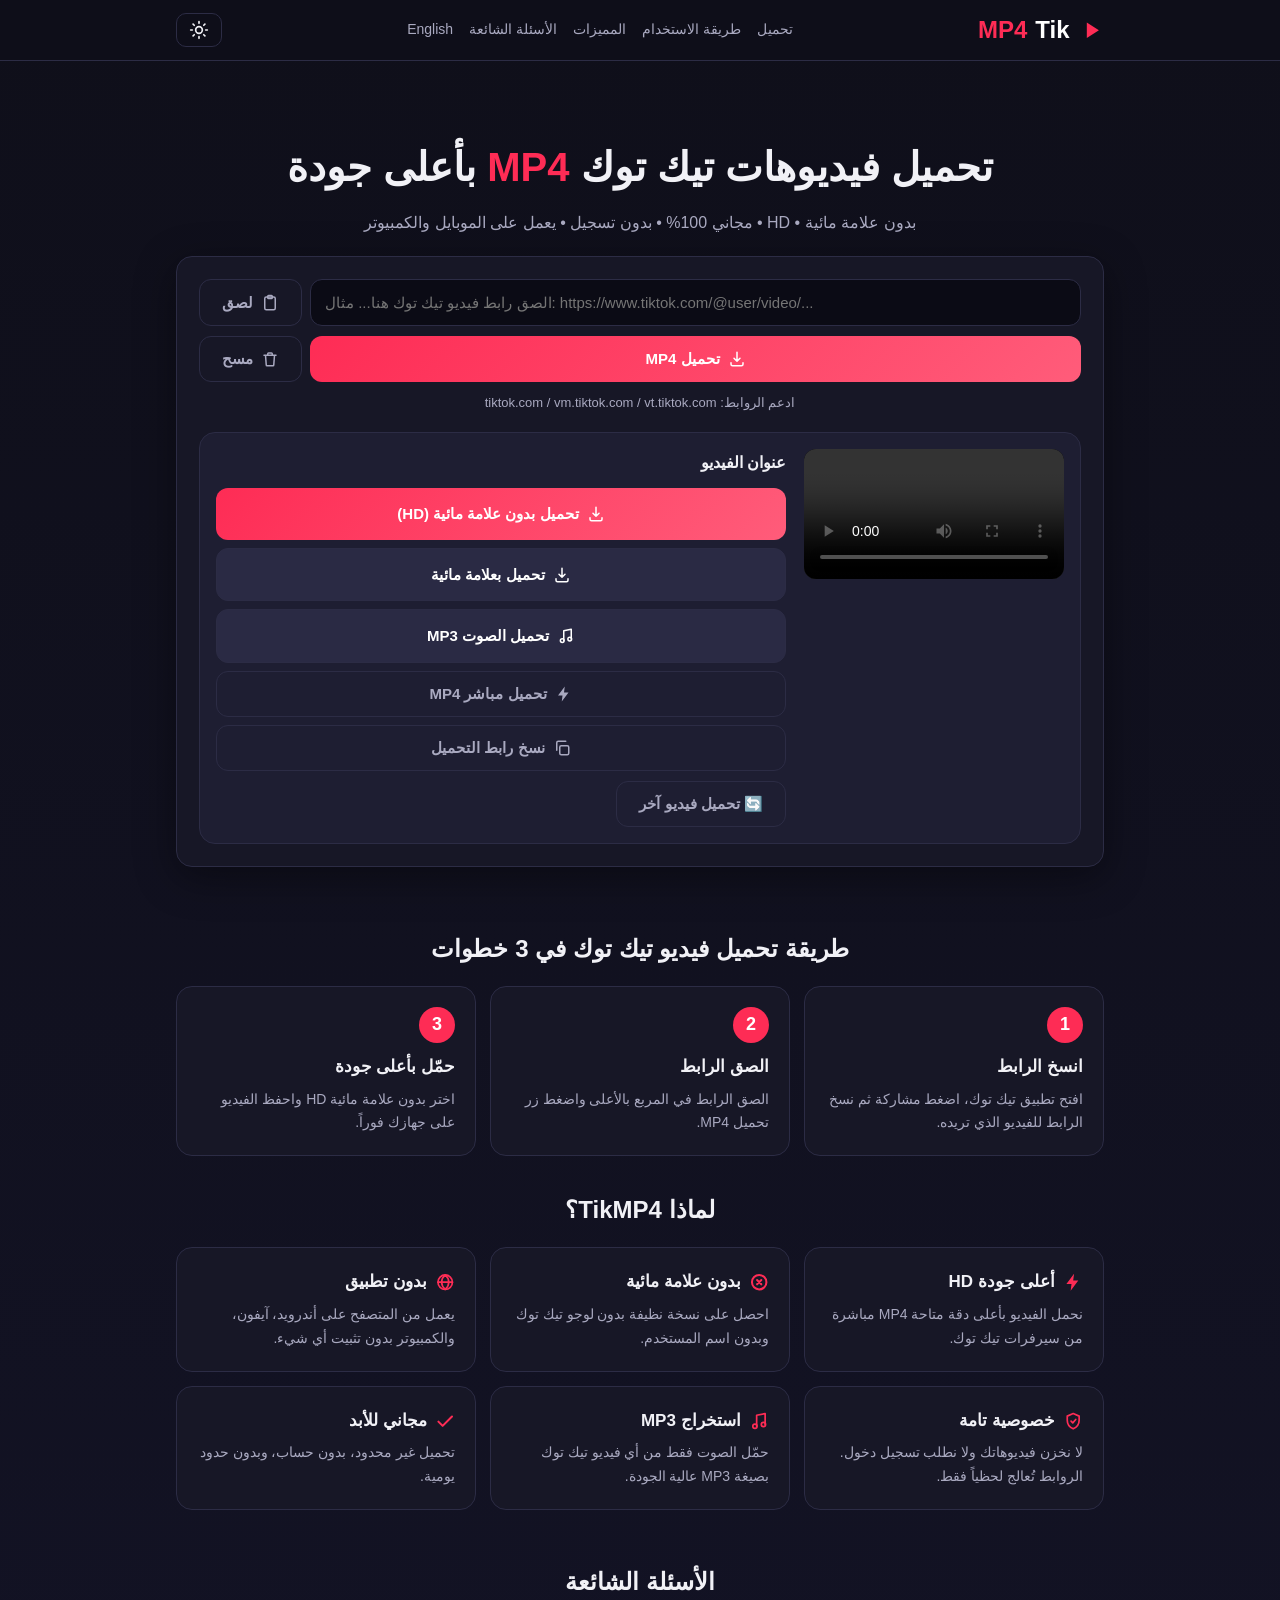
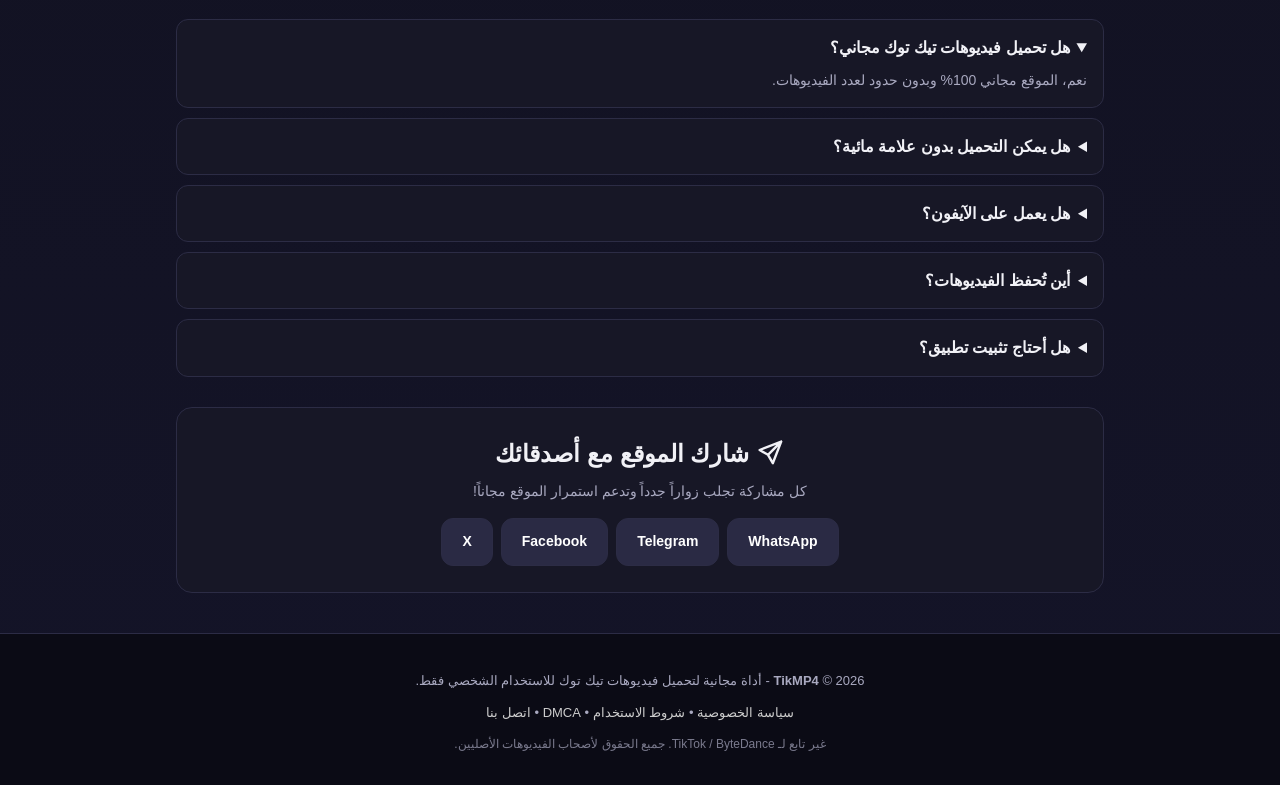
==== index.html @ a7cbd01c "Custom SVG icons, copy-link button, PWA support" ====
<!DOCTYPE html>
<html lang="ar" dir="rtl">
<head>
<meta charset="UTF-8">
<meta name="viewport" content="width=device-width, initial-scale=1.0">
<title>TikMP4 | تحميل فيديوهات تيك توك MP4 بأعلى جودة بدون علامة مائية</title>
<meta name="description" content="حمّل فيديوهات تيك توك بصيغة MP4 بأعلى جودة HD بدون علامة مائية. مجاني، سريع، بدون تسجيل، يعمل على الهاتف والكمبيوتر.">
<meta name="keywords" content="تحميل تيك توك, tiktok downloader, تحميل فيديو تيك توك mp4, بدون علامة مائية, tik tok mp4">
<meta name="robots" content="index, follow">
<meta property="og:title" content="TikMP4 - تحميل فيديوهات تيك توك MP4">
<meta property="og:description" content="حمّل أي فيديو تيك توك MP4 بأعلى جودة بدون علامة مائية مجاناً.">
<meta property="og:type" content="website">
<meta property="og:url" content="https://beraniahmed29-rgb.github.io/tikmp4/">
<meta property="og:image" content="https://beraniahmed29-rgb.github.io/tikmp4/social-preview.png">
<meta property="og:image:width" content="1200">
<meta property="og:image:height" content="630">
<meta name="twitter:card" content="summary_large_image">
<meta name="twitter:image" content="https://beraniahmed29-rgb.github.io/tikmp4/social-preview.png">
<script type="application/ld+json">
{"@context":"https://schema.org","@type":"WebApplication","name":"TikMP4","url":"https://beraniahmed29-rgb.github.io/tikmp4/","applicationCategory":"MultimediaApplication","operatingSystem":"Any","offers":{"@type":"Offer","price":"0","priceCurrency":"USD"},"description":"تحميل فيديوهات تيك توك MP4 بأعلى جودة بدون علامة مائية، مجاني وبدون تسجيل."}
</script>
<link rel="icon" type="image/svg+xml" href="favicon.svg">
<link rel="manifest" href="manifest.json">
<link rel="alternate" hreflang="ar" href="https://beraniahmed29-rgb.github.io/tikmp4/">
<link rel="alternate" hreflang="en" href="https://beraniahmed29-rgb.github.io/tikmp4/en.html">
<meta name="theme-color" content="#0f0f1a">
<link rel="stylesheet" href="style.css">
<!-- 
  ============================================
  ADSTERRA - Social Bar / Popunder
  الصق كود Social Bar أو Popunder الخاص بك من:
  https://beta.publishers.adsterra.com/websites
  داخل ملف ads.js (ADSTERRA_CONFIG.socialBar / popunder)
  ============================================
-->
</head>
<body>

<header class="header">
  <div class="container header-inner">
    <a href="index.html" class="logo"><svg class="ic logo-ic" aria-hidden="true"><use href="icons.svg?v=1#i-play"></use></svg>Tik<span>MP4</span></a>
    <nav class="nav">
      <a href="#downloader">تحميل</a>
      <a href="#how">طريقة الاستخدام</a>
      <a href="#features">المميزات</a>
      <a href="#faq">الأسئلة الشائعة</a>
      <a href="en.html">English</a>
    </nav>
    <button id="themeToggle" class="theme-btn" type="button" title="الوضع الليلي/النهاري"><svg class="ic" aria-hidden="true"><use href="icons.svg?v=1#i-sun"></use></svg></button>
  </div>
</header>

<!-- ADSTERRA: إعلان علوي Banner 728x90 -->
<div class="container">
  <div id="ad-top-banner" class="ad-slot ad-leaderboard">
    <small>مساحة إعلانية</small>
    <!-- الصق كود Banner 728x90 من Adsterra هنا، أو ضعه في ads.js -->
    <!-- مثال: <script src="...adsterra..."></script> -->
  </div>
</div>

<main class="container">

  <section class="hero" id="downloader">
    <h1>تحميل فيديوهات تيك توك <span class="hl">MP4</span> بأعلى جودة</h1>
    <p class="subtitle">بدون علامة مائية • HD • مجاني 100% • بدون تسجيل • يعمل على الموبايل والكمبيوتر</p>

    <div class="dl-box">
      <div class="input-row">
        <input id="tiktokUrl" type="url" inputmode="url" placeholder="الصق رابط فيديو تيك توك هنا... مثال: https://www.tiktok.com/@user/video/..." autocomplete="off" dir="ltr">
        <button id="pasteBtn" class="btn btn-ghost" type="button" title="لصق"><svg class="ic" aria-hidden="true"><use href="icons.svg?v=1#i-paste"></use></svg>لصق</button>
      </div>
      <div class="btn-row">
        <button id="downloadBtn" class="btn btn-primary" type="button"><svg class="ic" aria-hidden="true"><use href="icons.svg?v=1#i-download"></use></svg>تحميل MP4</button>
        <button id="clearBtn" class="btn btn-ghost" type="button"><svg class="ic" aria-hidden="true"><use href="icons.svg?v=1#i-trash"></use></svg>مسح</button>
      </div>
      <p class="hint">ادعم الروابط: tiktok.com / vm.tiktok.com / vt.tiktok.com</p>

      <div id="status" class="status" hidden></div>

      <div id="result" class="result" hidden>
        <div class="result-media">
          <video id="previewVideo" controls playsinline preload="metadata"></video>
          <img id="previewCover" alt="غلاف الفيديو" hidden>
        </div>
        <div class="result-info">
          <h3 id="videoTitle">عنوان الفيديو</h3>
          <p id="videoAuthor" class="author"></p>
          <p id="videoMeta" class="meta"></p>
          <div class="dl-actions">
            <a id="btnNoWatermark" class="btn btn-primary" href="#" target="_blank" rel="noopener"><svg class="ic" aria-hidden="true"><use href="icons.svg?v=1#i-download"></use></svg>تحميل بدون علامة مائية (HD)</a>
            <a id="btnWatermark" class="btn btn-secondary" href="#" target="_blank" rel="noopener"><svg class="ic" aria-hidden="true"><use href="icons.svg?v=1#i-download"></use></svg>تحميل بعلامة مائية</a>
            <a id="btnMusic" class="btn btn-secondary" href="#" target="_blank" rel="noopener"><svg class="ic" aria-hidden="true"><use href="icons.svg?v=1#i-music"></use></svg>تحميل الصوت MP3</a>
            <button id="btnForceDl" class="btn btn-ghost" type="button"><svg class="ic" aria-hidden="true"><use href="icons.svg?v=1#i-bolt"></use></svg>تحميل مباشر MP4</button>
            <button id="copyLinkBtn" class="btn btn-ghost" type="button"><svg class="ic" aria-hidden="true"><use href="icons.svg?v=1#i-copy"></use></svg>نسخ رابط التحميل</button>
          </div>
          <button id="newBtn" class="btn btn-ghost" type="button">🔄 تحميل فيديو آخر</button>
        </div>
      </div>
    </div>
  </section>

  <section id="historySection" class="history" hidden>
    <h2><svg class="ic" aria-hidden="true"><use href="icons.svg?v=1#i-clock"></use></svg> آخر تحميلاتك</h2>
    <div id="historyList" class="history-list"></div>
    <button id="historyClear" class="btn btn-ghost" type="button">مسح السجل</button>
  </section>

  <!-- ADSTERRA: إعلان وسطي بعد أداة التحميل -->
  <div id="ad-middle-banner" class="ad-slot ad-responsive">
    <small>مساحة إعلانية</small>
    <!-- الصق كود Native Banner أو Banner 300x250 من Adsterra هنا -->
  </div>

  <section class="grid-3" id="how">
    <h2>طريقة تحميل فيديو تيك توك في 3 خطوات</h2>
    <div class="cards">
      <div class="card"><div class="step">1</div><h3>انسخ الرابط</h3><p>افتح تطبيق تيك توك، اضغط مشاركة ثم نسخ الرابط للفيديو الذي تريده.</p></div>
      <div class="card"><div class="step">2</div><h3>الصق الرابط</h3><p>الصق الرابط في المربع بالأعلى واضغط زر تحميل MP4.</p></div>
      <div class="card"><div class="step">3</div><h3>حمّل بأعلى جودة</h3><p>اختر بدون علامة مائية HD واحفظ الفيديو على جهازك فوراً.</p></div>
    </div>
  </section>

  <section id="features">
    <h2>لماذا TikMP4؟</h2>
    <div class="cards">
      <div class="card"><h3><svg class="ic" aria-hidden="true"><use href="icons.svg?v=1#i-bolt"></use></svg>أعلى جودة HD</h3><p>نحمل الفيديو بأعلى دقة متاحة MP4 مباشرة من سيرفرات تيك توك.</p></div>
      <div class="card"><h3><svg class="ic" aria-hidden="true"><use href="icons.svg?v=1#i-x"></use></svg>بدون علامة مائية</h3><p>احصل على نسخة نظيفة بدون لوجو تيك توك وبدون اسم المستخدم.</p></div>
      <div class="card"><h3><svg class="ic" aria-hidden="true"><use href="icons.svg?v=1#i-globe"></use></svg>بدون تطبيق</h3><p>يعمل من المتصفح على أندرويد، آيفون، والكمبيوتر بدون تثبيت أي شيء.</p></div>
      <div class="card"><h3><svg class="ic" aria-hidden="true"><use href="icons.svg?v=1#i-shield"></use></svg>خصوصية تامة</h3><p>لا نخزن فيديوهاتك ولا نطلب تسجيل دخول. الروابط تُعالج لحظياً فقط.</p></div>
      <div class="card"><h3><svg class="ic" aria-hidden="true"><use href="icons.svg?v=1#i-music"></use></svg>استخراج MP3</h3><p>حمّل الصوت فقط من أي فيديو تيك توك بصيغة MP3 عالية الجودة.</p></div>
      <div class="card"><h3><svg class="ic" aria-hidden="true"><use href="icons.svg?v=1#i-check"></use></svg>مجاني للأبد</h3><p>تحميل غير محدود، بدون حساب، وبدون حدود يومية.</p></div>
    </div>
  </section>

  <!-- ADSTERRA: إعلان Native قبل الأسئلة الشائعة -->
  <div id="ad-native" class="ad-slot ad-responsive">
    <small>مساحة إعلانية</small>
  </div>

  <section id="faq">
    <h2>الأسئلة الشائعة</h2>
    <details open><summary>هل تحميل فيديوهات تيك توك مجاني؟</summary><p>نعم، الموقع مجاني 100% وبدون حدود لعدد الفيديوهات.</p></details>
    <details><summary>هل يمكن التحميل بدون علامة مائية؟</summary><p>نعم، الزر الأول يعطيك نسخة MP4 بأعلى جودة بدون علامة مائية.</p></details>
    <details><summary>هل يعمل على الآيفون؟</summary><p>نعم. على Safari اضغط تحميل ثم مشاركة ← حفظ الفيديو في الملفات أو الصور.</p></details>
    <details><summary>أين تُحفظ الفيديوهات؟</summary><p>في مجلد التنزيلات على الكمبيوتر، أو في الملفات / المعرض على الهاتف.</p></details>
    <details><summary>هل أحتاج تثبيت تطبيق؟</summary><p>لا، كل شيء يعمل من المتصفح مباشرة.</p></details>
  </section>

  <section class="share-box">
    <h2><svg class="ic" aria-hidden="true"><use href="icons.svg?v=1#i-send"></use></svg> شارك الموقع مع أصدقائك</h2>
    <p>كل مشاركة تجلب زواراً جدداً وتدعم استمرار الموقع مجاناً!</p>
    <div class="share-btns">
      <a id="shareWa" class="btn btn-secondary" target="_blank" rel="noopener" href="#">WhatsApp</a>
      <a id="shareTg" class="btn btn-secondary" target="_blank" rel="noopener" href="#">Telegram</a>
      <a id="shareFb" class="btn btn-secondary" target="_blank" rel="noopener" href="#">Facebook</a>
      <a id="shareX" class="btn btn-secondary" target="_blank" rel="noopener" href="#">X</a>
      <button id="shareNative" class="btn btn-ghost" type="button"><svg class="ic" aria-hidden="true"><use href="icons.svg?v=1#i-share"></use></svg>مشاركة</button>
    </div>
  </section>

</main>

<footer class="footer">
  <!-- ADSTERRA: إعلان سفلي -->
  <div class="container">
    <div id="ad-bottom-banner" class="ad-slot ad-leaderboard">
      <small>مساحة إعلانية</small>
    </div>
  </div>
  <div class="container footer-inner">
    <p><strong>TikMP4</strong> © 2026 - أداة مجانية لتحميل فيديوهات تيك توك للاستخدام الشخصي فقط.</p>
    <nav>
      <a href="privacy.html">سياسة الخصوصية</a> •
      <a href="terms.html">شروط الاستخدام</a> •
      <a href="dmca.html">DMCA</a> •
      <a href="contact.html">اتصل بنا</a>
    </nav>
    <p class="disclaimer">غير تابع لـ TikTok / ByteDance. جميع الحقوق لأصحاب الفيديوهات الأصليين.</p>
  </div>
</footer>

<button id="toTop" type="button" title="العودة للأعلى"><svg class="ic" aria-hidden="true"><use href="icons.svg?v=1#i-up"></use></svg></button>
<script src="ads.js?v=9"></script>
<script src="app.js?v=4"></script>
<script src="ui.js?v=2"></script>
<script src="history.js?v=1"></script>
<script>if("serviceWorker" in navigator){window.addEventListener("load",function(){navigator.serviceWorker.register("sw.js").catch(function(){})})}</script>
</body>
</html>
---- style.css ----
:root{
  --bg:#0f0f1a; --bg2:#171726; --card:#1e1e32; --text:#f1f1f6; --muted:#a9a9c0;
  --primary:#fe2c55; --primary2:#ff5c7a; --accent:#25f4ee; --border:#2c2c45;
  --radius:16px;
}
*{box-sizing:border-box;margin:0;padding:0}
body{font-family:'Segoe UI',Tahoma,Arial,sans-serif;background:linear-gradient(180deg,#0f0f1a,#141428);color:var(--text);min-height:100vh;line-height:1.7}
.container{max-width:960px;margin:0 auto;padding:0 16px}
.header{position:sticky;top:0;z-index:50;background:rgba(15,15,26,.92);backdrop-filter:blur(10px);border-bottom:1px solid var(--border)}
.header-inner{display:flex;align-items:center;justify-content:space-between;height:60px}
.logo{font-size:24px;font-weight:800;text-decoration:none;color:#fff}
.logo span{color:var(--primary)}
.nav{display:flex;gap:16px}
.nav a{color:var(--muted);text-decoration:none;font-size:14px}
.nav a:hover{color:#fff}
@media(max-width:640px){.nav{display:none}}

.hero{text-align:center;padding:36px 0 10px}
.hero h1{font-size:clamp(24px,5vw,40px);font-weight:800;margin-bottom:8px}
.hl{color:var(--primary)}
.subtitle{color:var(--muted);margin-bottom:20px}

.dl-box{background:var(--bg2);border:1px solid var(--border);border-radius:var(--radius);padding:22px;box-shadow:0 10px 40px rgba(0,0,0,.4)}
.input-row{display:flex;gap:8px}
.input-row input{flex:1;background:#0b0b15;border:1px solid var(--border);border-radius:12px;color:#fff;padding:14px;font-size:15px;outline:none}
.input-row input:focus{border-color:var(--primary)}
.btn{border:none;border-radius:12px;padding:13px 22px;font-size:15px;font-weight:700;cursor:pointer;text-decoration:none;display:inline-block;transition:.2s}
.btn-primary{background:linear-gradient(135deg,var(--primary),var(--primary2));color:#fff}
.btn-primary:hover{transform:translateY(-1px);box-shadow:0 6px 20px rgba(254,44,85,.4)}
.btn-primary:disabled{opacity:.6;cursor:wait;transform:none}
.btn-secondary{background:#2a2a44;color:#fff;border:1px solid var(--border)}
.btn-secondary:hover{background:#34345a}
.btn-ghost{background:transparent;color:var(--muted);border:1px solid var(--border)}
.btn-ghost:hover{color:#fff;border-color:#555}
.btn-row{display:flex;gap:8px;margin-top:10px;justify-content:center;flex-wrap:wrap}
.btn-row .btn-primary{flex:1;min-width:200px}
.hint{color:var(--muted);font-size:13px;margin-top:10px}

.status{margin-top:14px;padding:12px;border-radius:10px;font-size:14px}
.status.loading{background:#1a2a4a;color:#7fb3ff}
.status.error{background:#3a1620;color:#ff8fa0;border:1px solid #6b2230}
.status.success{background:#123324;color:#6ff2b0;border:1px solid #1f5c3d}

.result{display:flex;gap:18px;margin-top:18px;text-align:right;background:var(--card);border:1px solid var(--border);border-radius:var(--radius);padding:16px}
@media(max-width:700px){.result{flex-direction:column}}
.result-media{flex:0 0 260px}
.result-media video,.result-media img{width:100%;max-height:460px;border-radius:12px;background:#000}
.result-info{flex:1}
.result-info h3{font-size:16px;margin-bottom:6px;word-break:break-word}
.author{color:var(--accent);font-size:14px;margin-bottom:4px}
.meta{color:var(--muted);font-size:13px;margin-bottom:12px}
.dl-actions{display:flex;flex-direction:column;gap:8px;margin-bottom:10px}
.dl-actions .btn{text-align:center}

.ad-slot{background:#101020;border:1px dashed #3a3a5c;border-radius:12px;min-height:90px;display:flex;align-items:center;justify-content:center;margin:18px 0;position:relative;flex-direction:column;gap:6px;overflow:hidden}
.ad-slot small{color:#55577a;font-size:11px;position:absolute;top:4px;left:10px}
.ad-leaderboard{min-height:90px}
.ad-responsive{min-height:120px}

.grid-3 h2,#features h2,#faq h2{text-align:center;margin:34px 0 16px;font-size:24px}
.cards{display:grid;grid-template-columns:repeat(auto-fit,minmax(240px,1fr));gap:14px}
.card{background:var(--bg2);border:1px solid var(--border);border-radius:var(--radius);padding:20px}
.card h3{margin-bottom:6px;font-size:17px}
.card p{color:var(--muted);font-size:14px}
.step{width:36px;height:36px;border-radius:50%;background:var(--primary);color:#fff;font-weight:800;display:flex;align-items:center;justify-content:center;margin-bottom:10px}

#faq details{background:var(--bg2);border:1px solid var(--border);border-radius:12px;padding:14px 16px;margin-bottom:10px;cursor:pointer}
#faq summary{font-weight:700;cursor:pointer}
#faq p{color:var(--muted);margin-top:8px;font-size:14px}

.footer{margin-top:40px;border-top:1px solid var(--border);background:#0b0b15;padding-bottom:30px}
.footer-inner{text-align:center;color:var(--muted);font-size:13px}
.footer-inner nav{margin:10px 0}
.footer-inner a{color:#ccc;text-decoration:none}
.footer-inner a:hover{color:#fff}
.disclaimer{font-size:12px;opacity:.7}

.page{max-width:760px;margin:30px auto;background:var(--bg2);border:1px solid var(--border);border-radius:var(--radius);padding:28px}
.page h1{margin-bottom:12px}
.page p,.page li{color:#cfcfe0;font-size:15px;margin-bottom:10px}
.page a{color:var(--accent)}

.share-box{text-align:center;background:var(--bg2);border:1px solid var(--border);border-radius:var(--radius);padding:26px 18px;margin-top:30px}
.share-box h2{margin-bottom:6px}
.share-box p{color:var(--muted);font-size:14px;margin-bottom:14px}
.share-btns{display:flex;gap:8px;justify-content:center;flex-wrap:wrap}
.share-btns .btn{padding:11px 20px;font-size:14px}

/* Light theme */
[data-theme="light"]{--bg:#f4f4fa;--bg2:#ffffff;--card:#ffffff;--text:#16162a;--muted:#5a5a75;--border:#e0e0ef}
[data-theme="light"] body{background:linear-gradient(180deg,#f4f4fa,#e9e9f5)}
[data-theme="light"] .header{background:rgba(255,255,255,.92)}
[data-theme="light"] .logo{color:#16162a}
[data-theme="light"] .input-row input{background:#f4f4fa;color:#16162a}
[data-theme="light"] .result-media video,.result-media img{background:#ddd}
[data-theme="light"] .footer{background:#ececf5}
[data-theme="light"] .ad-slot{background:#f0f0f8}

/* History */
.history{background:var(--bg2);border:1px solid var(--border);border-radius:var(--radius);padding:20px;margin-top:22px}
.history h2{font-size:19px;margin-bottom:12px}
.history-list{display:flex;flex-direction:column;gap:10px;margin-bottom:12px}
.history-item{display:flex;align-items:center;gap:12px;background:var(--card);border:1px solid var(--border);border-radius:12px;padding:8px 12px}
.history-item img{width:52px;height:52px;object-fit:cover;border-radius:8px;background:#000;flex-shrink:0}
.history-item .no-cover{width:52px;height:52px;border-radius:8px;background:#2a2a44;display:flex;align-items:center;justify-content:center;font-size:24px;flex-shrink:0}
.history-txt{flex:1;min-width:0}
.history-txt strong{display:block;font-size:14px;white-space:nowrap;overflow:hidden;text-overflow:ellipsis}
.history-txt span{color:var(--muted);font-size:12px}
.history-item .btn{padding:8px 18px;font-size:13px;flex-shrink:0}

/* Header theme button + back to top */
.theme-btn{background:transparent;border:1px solid var(--border);border-radius:10px;font-size:18px;padding:6px 12px;cursor:pointer;color:var(--text)}
.theme-btn:hover{border-color:var(--primary)}
#toTop{position:fixed;bottom:22px;inset-inline-start:22px;z-index:60;width:48px;height:48px;border-radius:50%;border:1px solid var(--border);background:var(--primary);color:#fff;font-size:22px;cursor:pointer;display:none;align-items:center;justify-content:center;box-shadow:0 6px 20px rgba(0,0,0,.4)}

/* Icon system */
.ic{width:1.2em;height:1.2em;vertical-align:-0.22em;flex-shrink:0}
.btn{display:inline-flex;align-items:center;justify-content:center;gap:8px}
.logo{display:inline-flex;align-items:center;gap:8px}
.logo-ic{width:1.1em;height:1.1em;color:var(--primary)}
.card h3{display:flex;align-items:center;gap:8px}
.card h3 .ic{color:var(--primary)}
.step{font-size:18px}
.btn-primary:disabled{animation:pulse 1.2s ease-in-out infinite}
@keyframes pulse{0%,100%{opacity:.65}50%{opacity:1}}
.dl-actions .btn{width:100%}
#toTop .ic{width:22px;height:22px}
.theme-btn{display:inline-flex;align-items:center}
.theme-btn .ic{width:20px;height:20px}
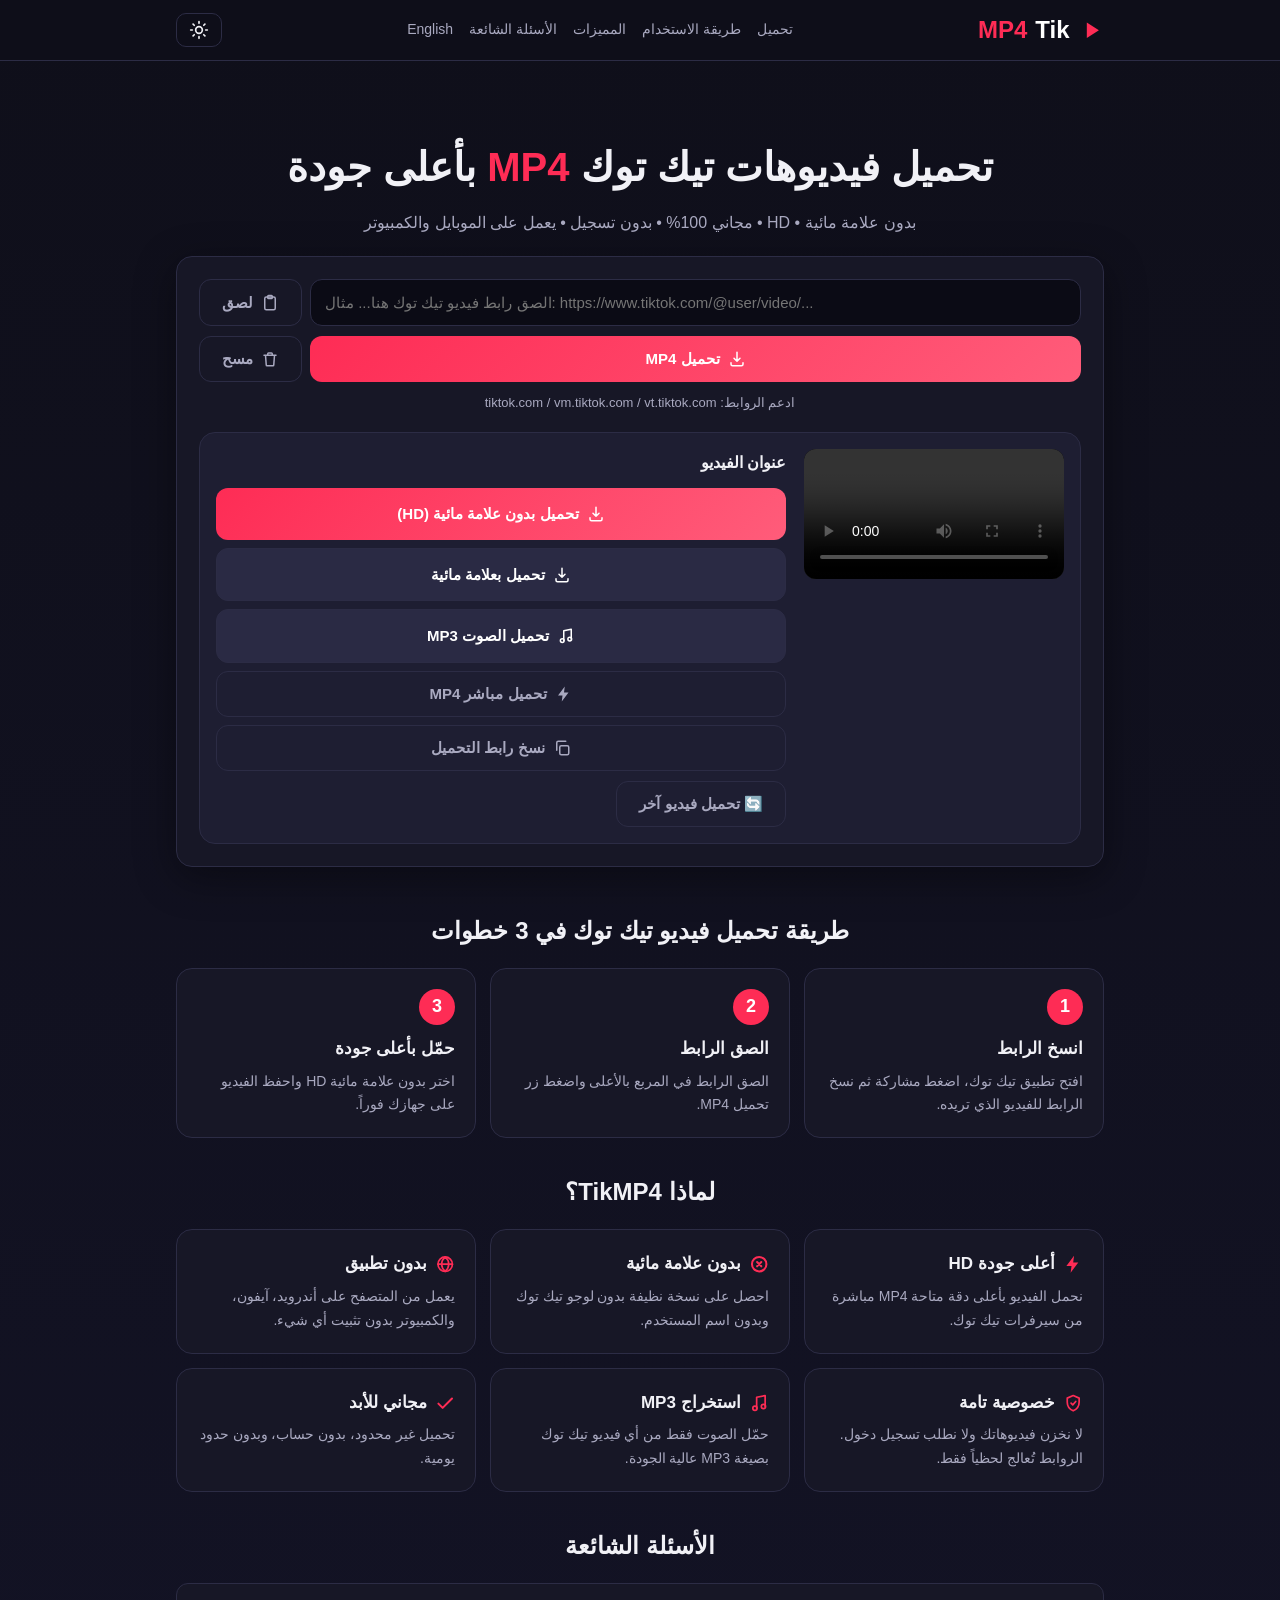
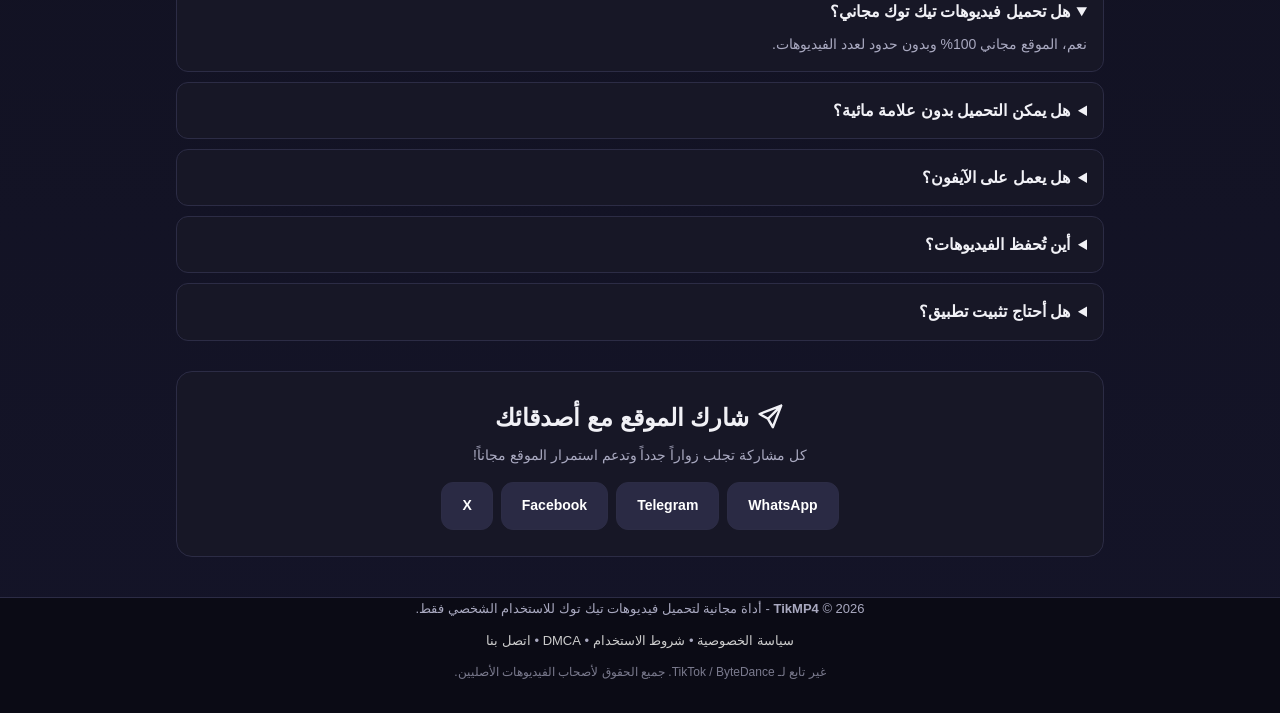
==== commit b3f94427: "Fix multi-banner atOptions collision: sequential slot injection" ====
--- a/index.html
+++ b/index.html
@@ -24,6 +24,9 @@
 <link rel="alternate" hreflang="ar" href="https://beraniahmed29-rgb.github.io/tikmp4/">
 <link rel="alternate" hreflang="en" href="https://beraniahmed29-rgb.github.io/tikmp4/en.html">
 <meta name="theme-color" content="#0f0f1a">
+<link rel="dns-prefetch" href="//www.highrevenueformat.com">
+<link rel="dns-prefetch" href="//pl31253903.profitableratecpmnetwork.com">
+<link rel="preconnect" href="https://www.highrevenueformat.com" crossorigin>
 <link rel="stylesheet" href="style.css">
 <!-- 
   ============================================
@@ -181,9 +184,9 @@
 </footer>
 
 <button id="toTop" type="button" title="العودة للأعلى"><svg class="ic" aria-hidden="true"><use href="icons.svg?v=1#i-up"></use></svg></button>
-<script src="ads.js?v=9"></script>
+<script src="ads.js?v=12"></script>
 <script src="app.js?v=4"></script>
-<script src="ui.js?v=2"></script>
+<script src="ui.js?v=3"></script>
 <script src="history.js?v=1"></script>
 <script>if("serviceWorker" in navigator){window.addEventListener("load",function(){navigator.serviceWorker.register("sw.js").catch(function(){})})}</script>
 </body>
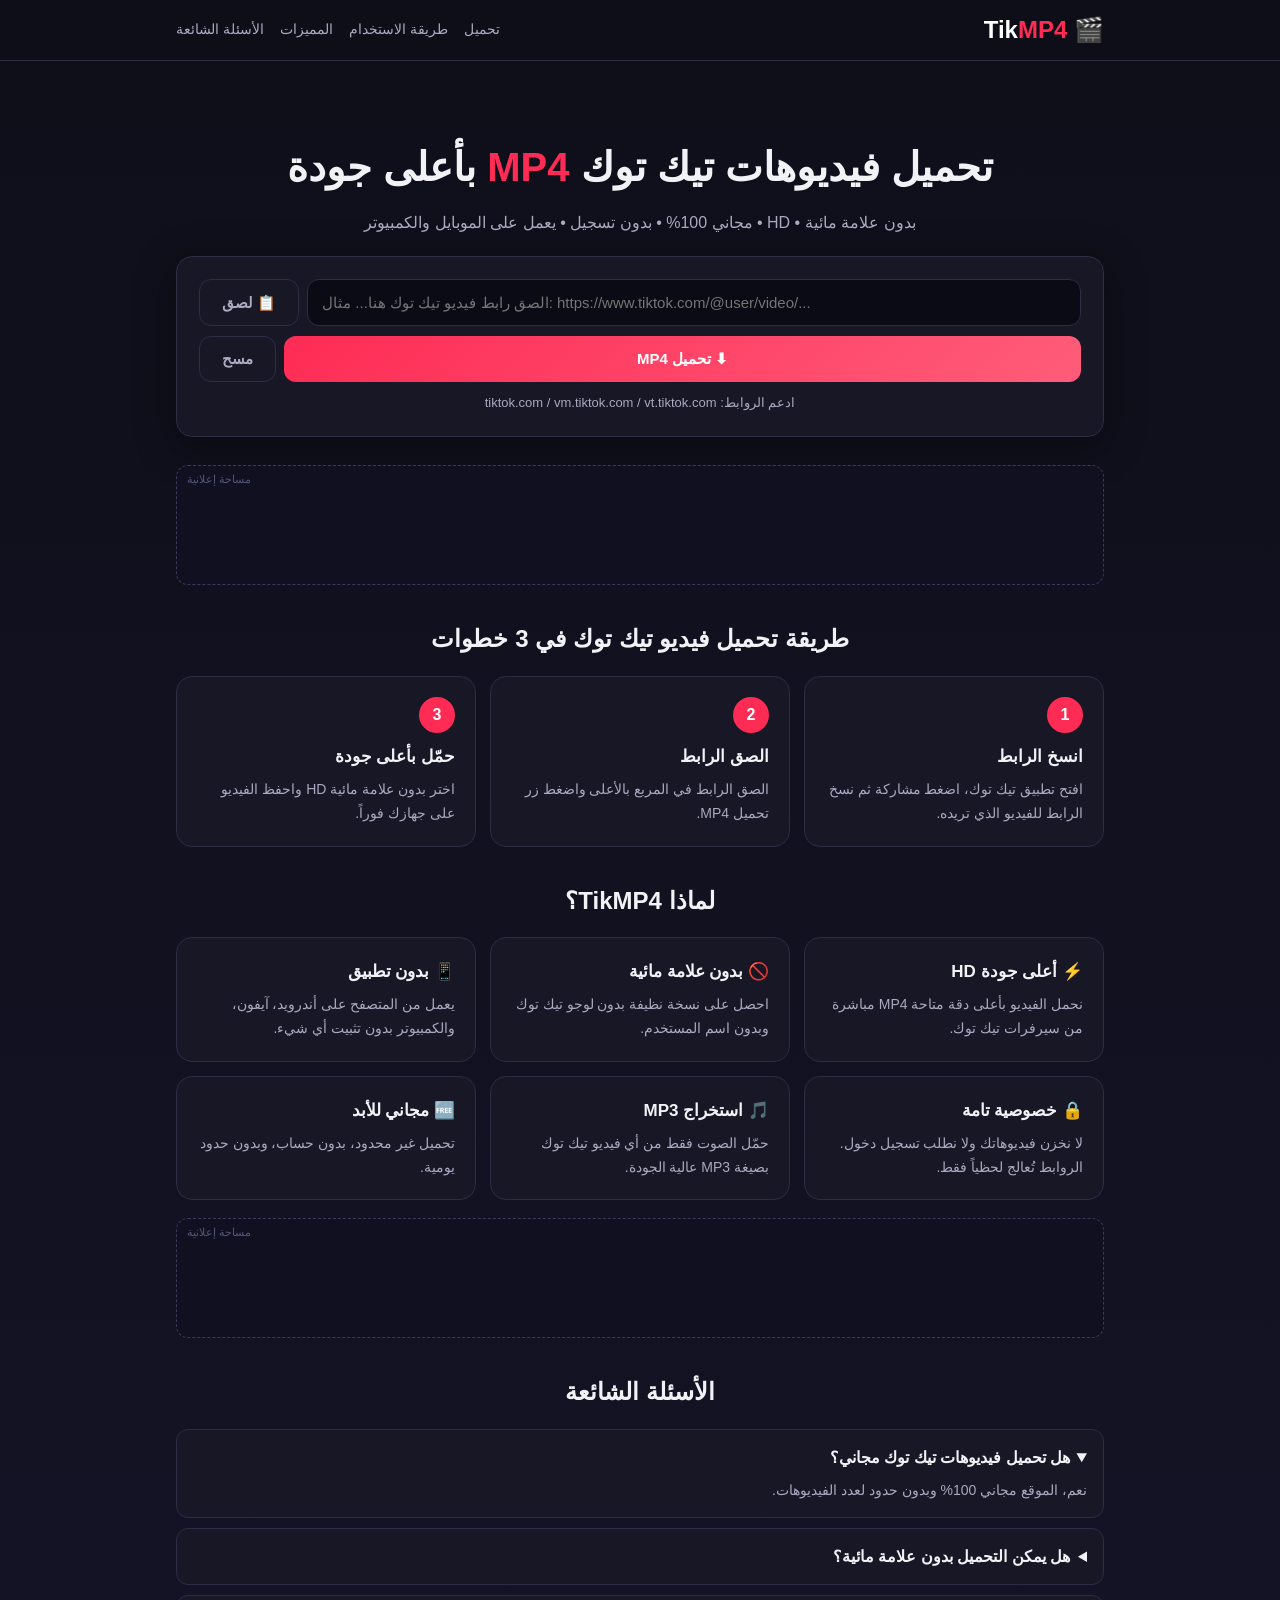
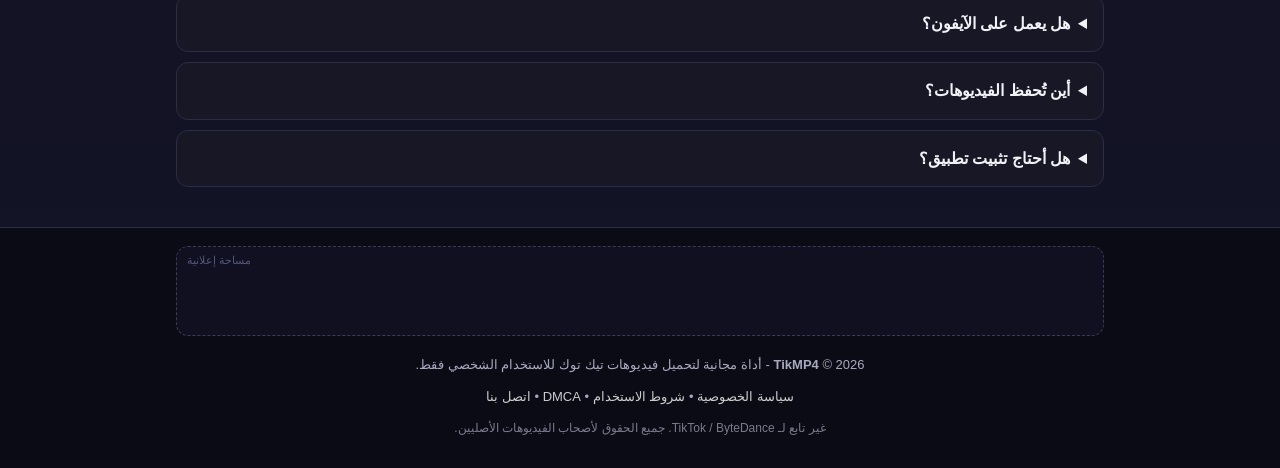
==== commit ef334456: "Restore original design, placeholders and ad slots; remove popups" ====
--- a/index.html
+++ b/index.html
@@ -15,18 +15,9 @@
 <meta property="og:image:width" content="1200">
 <meta property="og:image:height" content="630">
 <meta name="twitter:card" content="summary_large_image">
-<meta name="twitter:image" content="https://beraniahmed29-rgb.github.io/tikmp4/social-preview.png">
-<script type="application/ld+json">
-{"@context":"https://schema.org","@type":"WebApplication","name":"TikMP4","url":"https://beraniahmed29-rgb.github.io/tikmp4/","applicationCategory":"MultimediaApplication","operatingSystem":"Any","offers":{"@type":"Offer","price":"0","priceCurrency":"USD"},"description":"تحميل فيديوهات تيك توك MP4 بأعلى جودة بدون علامة مائية، مجاني وبدون تسجيل."}
-</script>
 <link rel="icon" type="image/svg+xml" href="favicon.svg">
 <link rel="manifest" href="manifest.json">
-<link rel="alternate" hreflang="ar" href="https://beraniahmed29-rgb.github.io/tikmp4/">
-<link rel="alternate" hreflang="en" href="https://beraniahmed29-rgb.github.io/tikmp4/en.html">
 <meta name="theme-color" content="#0f0f1a">
-<link rel="dns-prefetch" href="//www.highrevenueformat.com">
-<link rel="dns-prefetch" href="//pl31253903.profitableratecpmnetwork.com">
-<link rel="preconnect" href="https://www.highrevenueformat.com" crossorigin>
 <link rel="stylesheet" href="style.css">
 <!-- 
   ============================================
@@ -41,15 +32,13 @@
 
 <header class="header">
   <div class="container header-inner">
-    <a href="index.html" class="logo"><svg class="ic logo-ic" aria-hidden="true"><use href="icons.svg?v=1#i-play"></use></svg>Tik<span>MP4</span></a>
+    <a href="index.html" class="logo">🎬 Tik<span>MP4</span></a>
     <nav class="nav">
       <a href="#downloader">تحميل</a>
       <a href="#how">طريقة الاستخدام</a>
       <a href="#features">المميزات</a>
       <a href="#faq">الأسئلة الشائعة</a>
-      <a href="en.html">English</a>
     </nav>
-    <button id="themeToggle" class="theme-btn" type="button" title="الوضع الليلي/النهاري"><svg class="ic" aria-hidden="true"><use href="icons.svg?v=1#i-sun"></use></svg></button>
   </div>
 </header>
 
@@ -71,11 +60,11 @@
     <div class="dl-box">
       <div class="input-row">
         <input id="tiktokUrl" type="url" inputmode="url" placeholder="الصق رابط فيديو تيك توك هنا... مثال: https://www.tiktok.com/@user/video/..." autocomplete="off" dir="ltr">
-        <button id="pasteBtn" class="btn btn-ghost" type="button" title="لصق"><svg class="ic" aria-hidden="true"><use href="icons.svg?v=1#i-paste"></use></svg>لصق</button>
+        <button id="pasteBtn" class="btn btn-ghost" type="button" title="لصق">📋 لصق</button>
       </div>
       <div class="btn-row">
-        <button id="downloadBtn" class="btn btn-primary" type="button"><svg class="ic" aria-hidden="true"><use href="icons.svg?v=1#i-download"></use></svg>تحميل MP4</button>
-        <button id="clearBtn" class="btn btn-ghost" type="button"><svg class="ic" aria-hidden="true"><use href="icons.svg?v=1#i-trash"></use></svg>مسح</button>
+        <button id="downloadBtn" class="btn btn-primary" type="button">⬇ تحميل MP4</button>
+        <button id="clearBtn" class="btn btn-ghost" type="button">مسح</button>
       </div>
       <p class="hint">ادعم الروابط: tiktok.com / vm.tiktok.com / vt.tiktok.com</p>
 
@@ -91,22 +80,15 @@
           <p id="videoAuthor" class="author"></p>
           <p id="videoMeta" class="meta"></p>
           <div class="dl-actions">
-            <a id="btnNoWatermark" class="btn btn-primary" href="#" target="_blank" rel="noopener"><svg class="ic" aria-hidden="true"><use href="icons.svg?v=1#i-download"></use></svg>تحميل بدون علامة مائية (HD)</a>
-            <a id="btnWatermark" class="btn btn-secondary" href="#" target="_blank" rel="noopener"><svg class="ic" aria-hidden="true"><use href="icons.svg?v=1#i-download"></use></svg>تحميل بعلامة مائية</a>
-            <a id="btnMusic" class="btn btn-secondary" href="#" target="_blank" rel="noopener"><svg class="ic" aria-hidden="true"><use href="icons.svg?v=1#i-music"></use></svg>تحميل الصوت MP3</a>
-            <button id="btnForceDl" class="btn btn-ghost" type="button"><svg class="ic" aria-hidden="true"><use href="icons.svg?v=1#i-bolt"></use></svg>تحميل مباشر MP4</button>
-            <button id="copyLinkBtn" class="btn btn-ghost" type="button"><svg class="ic" aria-hidden="true"><use href="icons.svg?v=1#i-copy"></use></svg>نسخ رابط التحميل</button>
+            <a id="btnNoWatermark" class="btn btn-primary" href="#" target="_blank" rel="noopener">⬇ تحميل بدون علامة مائية (HD)</a>
+            <a id="btnWatermark" class="btn btn-secondary" href="#" target="_blank" rel="noopener">تحميل بعلامة مائية</a>
+            <a id="btnMusic" class="btn btn-secondary" href="#" target="_blank" rel="noopener">🎵 تحميل الصوت MP3</a>
+            <button id="btnForceDl" class="btn btn-ghost" type="button">⚡ تحميل مباشر MP4</button>
           </div>
           <button id="newBtn" class="btn btn-ghost" type="button">🔄 تحميل فيديو آخر</button>
         </div>
       </div>
     </div>
-  </section>
-
-  <section id="historySection" class="history" hidden>
-    <h2><svg class="ic" aria-hidden="true"><use href="icons.svg?v=1#i-clock"></use></svg> آخر تحميلاتك</h2>
-    <div id="historyList" class="history-list"></div>
-    <button id="historyClear" class="btn btn-ghost" type="button">مسح السجل</button>
   </section>
 
   <!-- ADSTERRA: إعلان وسطي بعد أداة التحميل -->
@@ -127,12 +109,12 @@
   <section id="features">
     <h2>لماذا TikMP4؟</h2>
     <div class="cards">
-      <div class="card"><h3><svg class="ic" aria-hidden="true"><use href="icons.svg?v=1#i-bolt"></use></svg>أعلى جودة HD</h3><p>نحمل الفيديو بأعلى دقة متاحة MP4 مباشرة من سيرفرات تيك توك.</p></div>
-      <div class="card"><h3><svg class="ic" aria-hidden="true"><use href="icons.svg?v=1#i-x"></use></svg>بدون علامة مائية</h3><p>احصل على نسخة نظيفة بدون لوجو تيك توك وبدون اسم المستخدم.</p></div>
-      <div class="card"><h3><svg class="ic" aria-hidden="true"><use href="icons.svg?v=1#i-globe"></use></svg>بدون تطبيق</h3><p>يعمل من المتصفح على أندرويد، آيفون، والكمبيوتر بدون تثبيت أي شيء.</p></div>
-      <div class="card"><h3><svg class="ic" aria-hidden="true"><use href="icons.svg?v=1#i-shield"></use></svg>خصوصية تامة</h3><p>لا نخزن فيديوهاتك ولا نطلب تسجيل دخول. الروابط تُعالج لحظياً فقط.</p></div>
-      <div class="card"><h3><svg class="ic" aria-hidden="true"><use href="icons.svg?v=1#i-music"></use></svg>استخراج MP3</h3><p>حمّل الصوت فقط من أي فيديو تيك توك بصيغة MP3 عالية الجودة.</p></div>
-      <div class="card"><h3><svg class="ic" aria-hidden="true"><use href="icons.svg?v=1#i-check"></use></svg>مجاني للأبد</h3><p>تحميل غير محدود، بدون حساب، وبدون حدود يومية.</p></div>
+      <div class="card"><h3>⚡ أعلى جودة HD</h3><p>نحمل الفيديو بأعلى دقة متاحة MP4 مباشرة من سيرفرات تيك توك.</p></div>
+      <div class="card"><h3>🚫 بدون علامة مائية</h3><p>احصل على نسخة نظيفة بدون لوجو تيك توك وبدون اسم المستخدم.</p></div>
+      <div class="card"><h3>📱 بدون تطبيق</h3><p>يعمل من المتصفح على أندرويد، آيفون، والكمبيوتر بدون تثبيت أي شيء.</p></div>
+      <div class="card"><h3>🔒 خصوصية تامة</h3><p>لا نخزن فيديوهاتك ولا نطلب تسجيل دخول. الروابط تُعالج لحظياً فقط.</p></div>
+      <div class="card"><h3>🎵 استخراج MP3</h3><p>حمّل الصوت فقط من أي فيديو تيك توك بصيغة MP3 عالية الجودة.</p></div>
+      <div class="card"><h3>🆓 مجاني للأبد</h3><p>تحميل غير محدود، بدون حساب، وبدون حدود يومية.</p></div>
     </div>
   </section>
 
@@ -148,18 +130,6 @@
     <details><summary>هل يعمل على الآيفون؟</summary><p>نعم. على Safari اضغط تحميل ثم مشاركة ← حفظ الفيديو في الملفات أو الصور.</p></details>
     <details><summary>أين تُحفظ الفيديوهات؟</summary><p>في مجلد التنزيلات على الكمبيوتر، أو في الملفات / المعرض على الهاتف.</p></details>
     <details><summary>هل أحتاج تثبيت تطبيق؟</summary><p>لا، كل شيء يعمل من المتصفح مباشرة.</p></details>
-  </section>
-
-  <section class="share-box">
-    <h2><svg class="ic" aria-hidden="true"><use href="icons.svg?v=1#i-send"></use></svg> شارك الموقع مع أصدقائك</h2>
-    <p>كل مشاركة تجلب زواراً جدداً وتدعم استمرار الموقع مجاناً!</p>
-    <div class="share-btns">
-      <a id="shareWa" class="btn btn-secondary" target="_blank" rel="noopener" href="#">WhatsApp</a>
-      <a id="shareTg" class="btn btn-secondary" target="_blank" rel="noopener" href="#">Telegram</a>
-      <a id="shareFb" class="btn btn-secondary" target="_blank" rel="noopener" href="#">Facebook</a>
-      <a id="shareX" class="btn btn-secondary" target="_blank" rel="noopener" href="#">X</a>
-      <button id="shareNative" class="btn btn-ghost" type="button"><svg class="ic" aria-hidden="true"><use href="icons.svg?v=1#i-share"></use></svg>مشاركة</button>
-    </div>
   </section>
 
 </main>
@@ -183,11 +153,7 @@
   </div>
 </footer>
 
-<button id="toTop" type="button" title="العودة للأعلى"><svg class="ic" aria-hidden="true"><use href="icons.svg?v=1#i-up"></use></svg></button>
-<script src="ads.js?v=12"></script>
-<script src="app.js?v=4"></script>
-<script src="ui.js?v=3"></script>
-<script src="history.js?v=1"></script>
-<script>if("serviceWorker" in navigator){window.addEventListener("load",function(){navigator.serviceWorker.register("sw.js").catch(function(){})})}</script>
+<script src="ads.js?v=13"></script>
+<script src="app.js"></script>
 </body>
 </html>
--- a/style.css
+++ b/style.css
@@ -42,6 +42,7 @@
 .status.success{background:#123324;color:#6ff2b0;border:1px solid #1f5c3d}
 
 .result{display:flex;gap:18px;margin-top:18px;text-align:right;background:var(--card);border:1px solid var(--border);border-radius:var(--radius);padding:16px}
+.result[hidden]{display:none !important}
 @media(max-width:700px){.result{flex-direction:column}}
 .result-media{flex:0 0 260px}
 .result-media video,.result-media img{width:100%;max-height:460px;border-radius:12px;background:#000}
@@ -79,51 +80,3 @@
 .page h1{margin-bottom:12px}
 .page p,.page li{color:#cfcfe0;font-size:15px;margin-bottom:10px}
 .page a{color:var(--accent)}
-
-.share-box{text-align:center;background:var(--bg2);border:1px solid var(--border);border-radius:var(--radius);padding:26px 18px;margin-top:30px}
-.share-box h2{margin-bottom:6px}
-.share-box p{color:var(--muted);font-size:14px;margin-bottom:14px}
-.share-btns{display:flex;gap:8px;justify-content:center;flex-wrap:wrap}
-.share-btns .btn{padding:11px 20px;font-size:14px}
-
-/* Light theme */
-[data-theme="light"]{--bg:#f4f4fa;--bg2:#ffffff;--card:#ffffff;--text:#16162a;--muted:#5a5a75;--border:#e0e0ef}
-[data-theme="light"] body{background:linear-gradient(180deg,#f4f4fa,#e9e9f5)}
-[data-theme="light"] .header{background:rgba(255,255,255,.92)}
-[data-theme="light"] .logo{color:#16162a}
-[data-theme="light"] .input-row input{background:#f4f4fa;color:#16162a}
-[data-theme="light"] .result-media video,.result-media img{background:#ddd}
-[data-theme="light"] .footer{background:#ececf5}
-[data-theme="light"] .ad-slot{background:#f0f0f8}
-
-/* History */
-.history{background:var(--bg2);border:1px solid var(--border);border-radius:var(--radius);padding:20px;margin-top:22px}
-.history h2{font-size:19px;margin-bottom:12px}
-.history-list{display:flex;flex-direction:column;gap:10px;margin-bottom:12px}
-.history-item{display:flex;align-items:center;gap:12px;background:var(--card);border:1px solid var(--border);border-radius:12px;padding:8px 12px}
-.history-item img{width:52px;height:52px;object-fit:cover;border-radius:8px;background:#000;flex-shrink:0}
-.history-item .no-cover{width:52px;height:52px;border-radius:8px;background:#2a2a44;display:flex;align-items:center;justify-content:center;font-size:24px;flex-shrink:0}
-.history-txt{flex:1;min-width:0}
-.history-txt strong{display:block;font-size:14px;white-space:nowrap;overflow:hidden;text-overflow:ellipsis}
-.history-txt span{color:var(--muted);font-size:12px}
-.history-item .btn{padding:8px 18px;font-size:13px;flex-shrink:0}
-
-/* Header theme button + back to top */
-.theme-btn{background:transparent;border:1px solid var(--border);border-radius:10px;font-size:18px;padding:6px 12px;cursor:pointer;color:var(--text)}
-.theme-btn:hover{border-color:var(--primary)}
-#toTop{position:fixed;bottom:22px;inset-inline-start:22px;z-index:60;width:48px;height:48px;border-radius:50%;border:1px solid var(--border);background:var(--primary);color:#fff;font-size:22px;cursor:pointer;display:none;align-items:center;justify-content:center;box-shadow:0 6px 20px rgba(0,0,0,.4)}
-
-/* Icon system */
-.ic{width:1.2em;height:1.2em;vertical-align:-0.22em;flex-shrink:0}
-.btn{display:inline-flex;align-items:center;justify-content:center;gap:8px}
-.logo{display:inline-flex;align-items:center;gap:8px}
-.logo-ic{width:1.1em;height:1.1em;color:var(--primary)}
-.card h3{display:flex;align-items:center;gap:8px}
-.card h3 .ic{color:var(--primary)}
-.step{font-size:18px}
-.btn-primary:disabled{animation:pulse 1.2s ease-in-out infinite}
-@keyframes pulse{0%,100%{opacity:.65}50%{opacity:1}}
-.dl-actions .btn{width:100%}
-#toTop .ic{width:22px;height:22px}
-.theme-btn{display:inline-flex;align-items:center}
-.theme-btn .ic{width:20px;height:20px}
